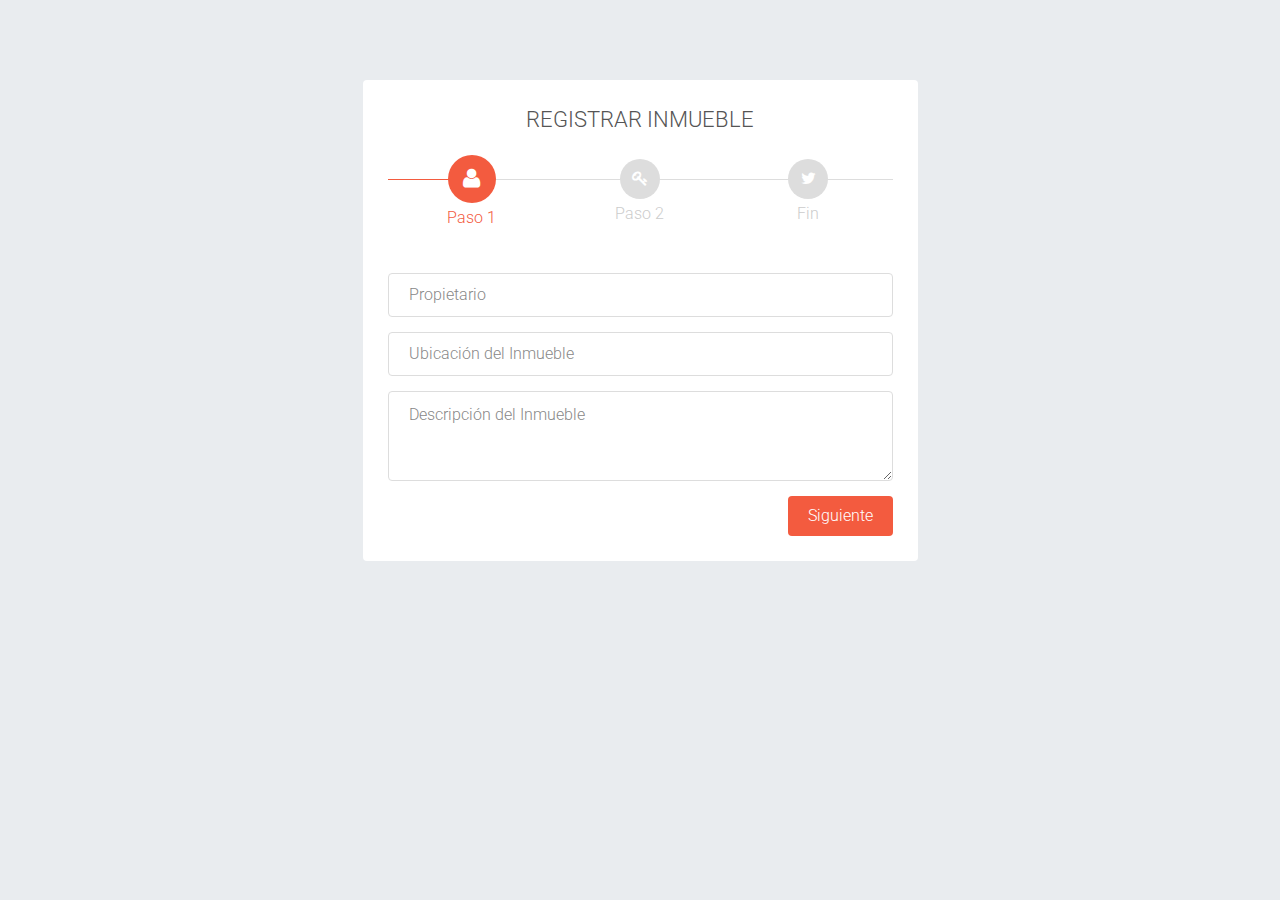
==== Formulario_con_Multipas_3/index.html @ bca534da "Proyecto funcional" ====
<!DOCTYPE html>
<html lang="es">
    <head>
        <meta charset="utf-8">
        <meta http-equiv="X-UA-Compatible" content="IE=edge">
        <meta name="viewport" content="width=device-width, initial-scale=1">
        <title>Formulario Multi-Pasos :: Ing. Urian Viera</title>

        <!-- CSS -->
        <link rel="stylesheet" href="http://fonts.googleapis.com/css?family=Roboto:400,100,300,500">
        <link rel="stylesheet" href="assets/bootstrap/css/bootstrap.min.css">
        <link rel="stylesheet" href="assets/font-awesome/css/font-awesome.min.css">
		<link rel="stylesheet" href="assets/css/form-elements.css">
        <link rel="stylesheet" href="assets/css/style.css">

        <!-- HTML5 Shim and Respond.js IE8 support of HTML5 elements and media queries -->
        <!-- WARNING: Respond.js doesn't work if you view the page via file:// -->
        <!--[if lt IE 9]>
            <script src="https://oss.maxcdn.com/libs/html5shiv/3.7.0/html5shiv.js"></script>
            <script src="https://oss.maxcdn.com/libs/respond.js/1.4.2/respond.min.js"></script>
        <![endif]-->

    </head>
    <body>

        <div class="top-content">
            <div class="container">
                
                <div class="row">
                    <div class="col-sm-10 col-sm-offset-1 col-md-8 col-md-offset-2 col-lg-6 col-lg-offset-3 form-box">
                    	<form role="form" action="" method="post" class="f1">

                    		<h3>Registrar Inmueble</h3>
                    		<div class="f1-steps">
                    			<div class="f1-progress">
                    			    <div class="f1-progress-line" data-now-value="16.66" data-number-of-steps="3" style="width: 16.66%;"></div>
                    			</div>
                    			<div class="f1-step active">
                    				<div class="f1-step-icon"><i class="fa fa-user"></i></div>
                    				<p>Paso 1</p>
                    			</div>
                    			<div class="f1-step">
                    				<div class="f1-step-icon"><i class="fa fa-key"></i></div>
                    				<p>Paso 2</p>
                    			</div>
                    		    <div class="f1-step">
                    				<div class="f1-step-icon"><i class="fa fa-twitter"></i></div>
                    				<p>Fin</p>
                    			</div>
                    		</div>
                    		
                    		
                            <!--paso 1 -->
                            <fieldset>
                                <br>
                    			<div class="form-group">
                    			    <label class="sr-only" for="f1-first-name">Nombre del Propietario</label>
                                    <input type="text" name="f1-first-name" placeholder="Propietario" class="f1-first-name form-control" id="f1-first-name">
                                </div>
                                <div class="form-group">
                                    <label class="sr-only" for="f1-last-name">Ubicación del Inmueble</label>
                                    <input type="text" name="f1-last-name" placeholder="Ubicación del Inmueble" class="f1-last-name form-control" id="f1-last-name">
                                </div>
                                <div class="form-group">
                                    <label class="sr-only" for="f1-about-yourself">Descripción del Inmueble</label>
                                    <textarea name="f1-about-yourself" placeholder="Descripción del Inmueble" class="f1-about-yourself form-control" id="f1-about-yourself"></textarea>
                                </div>
                                <div class="f1-buttons">
                                    <button type="button" class="btn btn-next">Siguiente</button>
                                </div>
                            </fieldset>
                            <!--fin del paso 1 -->

                            <!---paso 2 -->
                            <fieldset>
                                <br>
                                <div class="form-group">
                                    <label class="sr-only" for="f1-email">Correo del Propietario</label>
                                    <input type="text" name="f1-email" placeholder="Correo del Propietario" class="f1-email form-control" id="f1-email">
                                </div>
                                <div class="form-group">
                                    <label class="sr-only" for="f1-password">Ciudad donde está el Inmueble</label>
                                    <input type="password" name="f1-password" placeholder="Valor de Inmueble" class="f1-password form-control" id="f1-password">
                                </div>
                                <div class="form-group">
                                    <label class="sr-only" for="f1-repeat-password">Barrio donde está el Inmueble</label>
                                    <input type="password" name="f1-repeat-password" placeholder="Barrio donde está el Inmueble" class="f1-repeat-password form-control" id="f1-repeat-password">
                                </div>
                                <div class="f1-buttons">
                                    <button type="button" class="btn btn-previous">Atrás</button>
                                    <button type="button" class="btn btn-next">Siguiente</button>
                                </div>
                            </fieldset>
                            <!--fin del paso 2 -->

                            <!--paso fin -->
                            <fieldset>
                                <br>
                                <div class="form-group">
                                    <label class="sr-only" for="f1-facebook">Valor de Inmueble</label>
                                    <input type="text" name="f1-facebook" placeholder="Valor de Inmueble" class="f1-facebook form-control" id="f1-facebook">
                                </div>
                                <div class="form-group">
                                    <label class="sr-only" for="f1-twitter">Porcentaje en Permutas</label>
                                    <input type="text" name="f1-twitter" placeholder="Porcentaje en Permutas" class="f1-twitter form-control" id="f1-twitter">
                                </div>
                                <div class="form-group">
                                    <label class="sr-only" for="f1-google-plus">Que te gustaria Intercambiar?</label>
                                    <input type="text" name="f1-google-plus" placeholder="Que te gustaria Intercambiar?" class="f1-google-plus form-control" id="f1-google-plus">
                                </div>
                                <div class="f1-buttons">
                                    <button type="button" class="btn btn-previous">Atrás</button>
                                    <button type="submit" class="btn btn-submit">Guardar Información</button>
                                </div>
                            </fieldset>
                            <!--fin -->
                    	
                    	</form>
                    </div>
                </div>
                    
            </div>
        </div>


        <!-- Javascript -->
        <script src="assets/js/jquery-1.11.1.min.js"></script>
        <script src="assets/bootstrap/js/bootstrap.min.js"></script>
        <script src="assets/js/jquery.backstretch.min.js"></script>
        <script src="assets/js/retina-1.1.0.min.js"></script>
        <script src="assets/js/scripts.js"></script>
        
        <!--[if lt IE 10]>
            <script src="assets/js/placeholder.js"></script>
        <![endif]-->

    </body>

</html>
---- Formulario_con_Multipas_3/assets/css/form-elements.css ----
input[type="text"], 
input[type="password"], 
textarea, 
textarea.form-control {
	height: 44px;
    margin: 0;
    padding: 0 20px;
    vertical-align: middle;
    background: #fff;
    border: 1px solid #ddd;
    font-family: 'Roboto', sans-serif;
    font-size: 16px;
    font-weight: 300;
    line-height: 44px;
    color: #888;
    -moz-border-radius: 4px; -webkit-border-radius: 4px; border-radius: 4px;
    -moz-box-shadow: none; -webkit-box-shadow: none; box-shadow: none;
    -o-transition: all .3s; -moz-transition: all .3s; -webkit-transition: all .3s; -ms-transition: all .3s; transition: all .3s;
}

textarea, 
textarea.form-control {
	height: 90px;
	padding-top: 8px;
	padding-bottom: 8px;
	line-height: 30px;
}

input[type="text"]:focus, 
input[type="password"]:focus, 
textarea:focus, 
textarea.form-control:focus {
	outline: 0;
	background: #fff;
    border: 1px solid #ccc;
    -moz-box-shadow: none; -webkit-box-shadow: none; box-shadow: none;
}

input[type="text"]:-moz-placeholder, input[type="password"]:-moz-placeholder, 
textarea:-moz-placeholder, textarea.form-control:-moz-placeholder { color: #888; }

input[type="text"]:-ms-input-placeholder, input[type="password"]:-ms-input-placeholder, 
textarea:-ms-input-placeholder, textarea.form-control:-ms-input-placeholder { color: #888; }

input[type="text"]::-webkit-input-placeholder, input[type="password"]::-webkit-input-placeholder, 
textarea::-webkit-input-placeholder, textarea.form-control::-webkit-input-placeholder { color: #888; }

label { font-weight: 300; }


button.btn {
	min-width: 105px;
	height: 40px;
    margin: 0;
    padding: 0 20px;
    vertical-align: middle;
    border: 0;
    font-family: 'Roboto', sans-serif;
    font-size: 16px;
    font-weight: 300;
    line-height: 40px;
    color: #fff;
    -moz-border-radius: 4px; -webkit-border-radius: 4px; border-radius: 4px;
    text-shadow: none;
    -moz-box-shadow: none; -webkit-box-shadow: none; box-shadow: none;
    -o-transition: all .3s; -moz-transition: all .3s; -webkit-transition: all .3s; -ms-transition: all .3s; transition: all .3s;
}

button.btn:hover { opacity: 0.6; color: #fff; }
button.btn:active { outline: 0; opacity: 0.6; color: #fff; -moz-box-shadow: none; -webkit-box-shadow: none; box-shadow: none; }
button.btn:focus,
button.btn:active:focus,
button.btn.active:focus { outline: 0; opacity: 0.6; color: #fff; }

button.btn.btn-next,
button.btn.btn-next:focus,
button.btn.btn-next:active:focus, button.btn.btn-next.active:focus { background: #f35b3f; }

button.btn.btn-submit,
button.btn.btn-submit:focus,
button.btn.btn-submit:active:focus, button.btn.btn-submit.active:focus { background: #f35b3f; }

button.btn.btn-previous,
button.btn.btn-previous:focus,
button.btn.btn-previous:active:focus, button.btn.btn-previous.active:focus { background: #bbb; }
---- Formulario_con_Multipas_3/assets/css/style.css ----
body {
    font-family: 'Roboto', sans-serif;
    font-size: 16px;
    font-weight: 300;
    color: #888;
    line-height: 30px;
    text-align: center;
    background-color: #e9ecef;
}

strong { font-weight: 500; }

a, a:hover, a:focus {
	color: #f35b3f;
	text-decoration: none;
    -o-transition: all .3s; -moz-transition: all .3s; -webkit-transition: all .3s; -ms-transition: all .3s; transition: all .3s;
}

h1, h2 {
	margin-top: 10px;
	font-size: 38px;
    font-weight: 100;
    color: #555;
    line-height: 50px;
}

h3 {
	font-size: 22px;
    font-weight: 300;
    color: #555;
    line-height: 30px;
}

h4 {
	font-size: 18px;
    font-weight: 300;
    color: #555;
    line-height: 26px;
}

img { max-width: 100%; }

::-moz-selection { background: #f35b3f; color: #fff; text-shadow: none; }
::selection { background: #f35b3f; color: #fff; text-shadow: none; }


/***** Top menu *****/

.navbar {
	padding-top: 10px;
	background: #333;
	background: rgba(51, 51, 51, 0.3);
	border: 0;
	-o-transition: all .3s; -moz-transition: all .3s; -webkit-transition: all .3s; -ms-transition: all .3s; transition: all .3s;
}
.navbar.navbar-no-bg { background: none; }

ul.navbar-nav {
	font-size: 16px;
	color: #fff;
}

.navbar-inverse ul.navbar-nav li { padding-top: 8px; padding-bottom: 8px; }

.navbar-inverse ul.navbar-nav li .li-text { opacity: 0.8; }

.navbar-inverse ul.navbar-nav li a { display: inline; padding: 0; color: #fff; }
.navbar-inverse ul.navbar-nav li a:hover { color: #fff; opacity: 1; border-bottom: 1px dotted #fff; }
.navbar-inverse ul.navbar-nav li a:focus { color: #fff; outline: 0; opacity: 1; border-bottom: 1px dotted #fff; }

.navbar-inverse ul.navbar-nav li .li-social a {
	margin: 0 5px;
	font-size: 28px;
	vertical-align: middle;
}
.navbar-inverse ul.navbar-nav li .li-social a:hover, 
.navbar-inverse ul.navbar-nav li .li-social a:focus { border: 0; color: #f35b3f; }



/***** Top content *****/

.top-content { padding: 40px 0 170px 0; }

.top-content .text { color: #fff; }
.top-content .text h1 { color: #fff; }
.top-content .description { margin: 20px 0 10px 0; }
.top-content .description p { opacity: 0.8; }
.top-content .description a { color: #fff; }
.top-content .description a:hover, 
.top-content .description a:focus { border-bottom: 1px dotted #fff; }

.form-box { padding-top: 40px; }

.f1 {
	padding: 25px; background: #fff;
	-moz-border-radius: 4px; -webkit-border-radius: 4px; border-radius: 4px;
}
.f1 h3 { margin-top: 0; margin-bottom: 5px; text-transform: uppercase; }

.f1-steps { overflow: hidden; position: relative; margin-top: 20px; }

.f1-progress { position: absolute; top: 24px; left: 0; width: 100%; height: 1px; background: #ddd; }
.f1-progress-line { position: absolute; top: 0; left: 0; height: 1px; background: #f35b3f; }

.f1-step { position: relative; float: left; width: 33.333333%; padding: 0 5px; }

.f1-step-icon {
	display: inline-block; width: 40px; height: 40px; margin-top: 4px; background: #ddd;
	font-size: 16px; color: #fff; line-height: 40px;
	-moz-border-radius: 50%; -webkit-border-radius: 50%; border-radius: 50%;
}
.f1-step.activated .f1-step-icon {
	background: #fff; border: 1px solid #f35b3f; color: #f35b3f; line-height: 38px;
}
.f1-step.active .f1-step-icon {
	width: 48px; height: 48px; margin-top: 0; background: #f35b3f; font-size: 22px; line-height: 48px;
}

.f1-step p { color: #ccc; }
.f1-step.activated p { color: #f35b3f; }
.f1-step.active p { color: #f35b3f; }

.f1 fieldset { display: none; text-align: left; }

.f1-buttons { text-align: right; }

.f1 .input-error { border-color: #f35b3f; }



/***** Media queries *****/

@media (min-width: 992px) and (max-width: 1199px) {}

@media (min-width: 768px) and (max-width: 991px) {}

@media (max-width: 767px) {
	
	.navbar { padding-top: 0; }
	.navbar.navbar-no-bg { background: #333; background: rgba(51, 51, 51, 0.9); }
	.navbar-brand { height: 60px; margin-left: 15px; }
	.navbar-collapse { border: 0; }
	.navbar-toggle { margin-top: 12px; }
	
	.top-content { padding: 40px 0 110px 0; }

}

@media (max-width: 415px) {
	
	h1, h2 { font-size: 32px; }
	
	.f1 { padding-bottom: 20px; }
	.f1-buttons button { margin-bottom: 5px; }

}


/* Retina-ize images/icons */

@media
only screen and (-webkit-min-device-pixel-ratio: 2),
only screen and (   min--moz-device-pixel-ratio: 2),
only screen and (     -o-min-device-pixel-ratio: 2/1),
only screen and (        min-device-pixel-ratio: 2),
only screen and (                min-resolution: 192dpi),
only screen and (                min-resolution: 2dppx) {
	
}
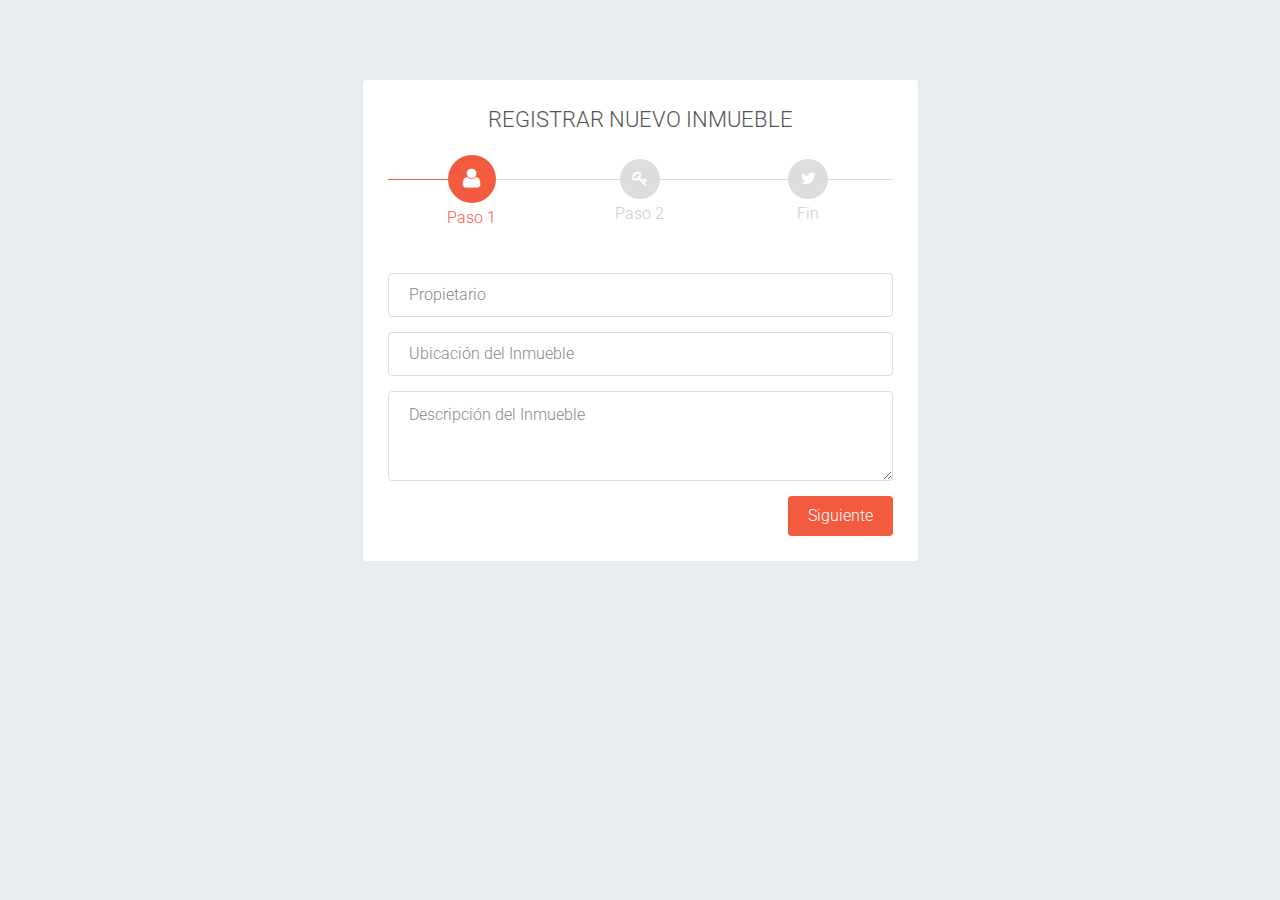
==== commit ce491c57: "detalles terminados" ====
--- a/Formulario_con_Multipas_3/index.html
+++ b/Formulario_con_Multipas_3/index.html
@@ -30,7 +30,7 @@
                     <div class="col-sm-10 col-sm-offset-1 col-md-8 col-md-offset-2 col-lg-6 col-lg-offset-3 form-box">
                     	<form role="form" action="" method="post" class="f1">
 
-                    		<h3>Registrar Inmueble</h3>
+                    		<h3>Registrar Nuevo Inmueble</h3>
                     		<div class="f1-steps">
                     			<div class="f1-progress">
                     			    <div class="f1-progress-line" data-now-value="16.66" data-number-of-steps="3" style="width: 16.66%;"></div>
